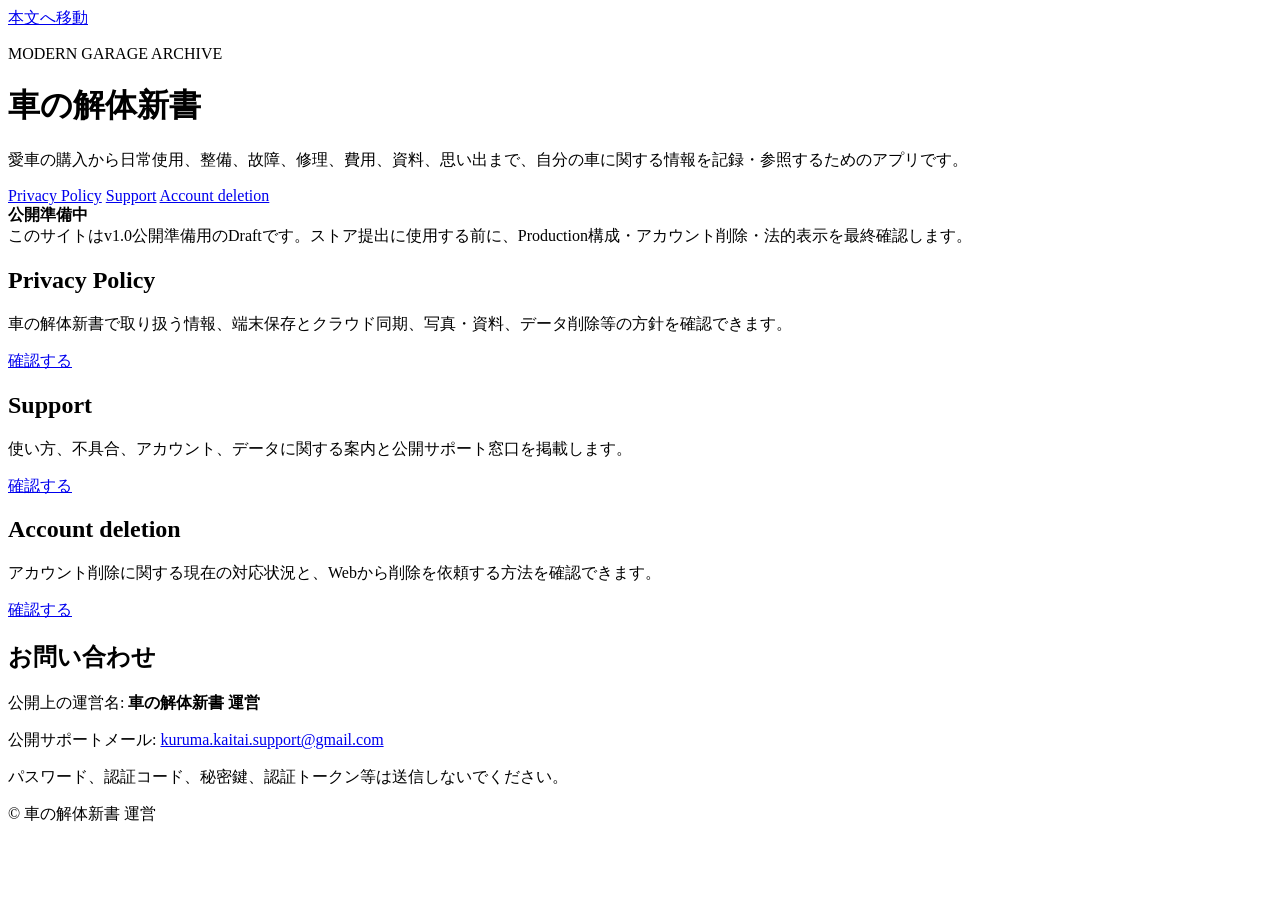
==== index.html @ 7f14f268 "Add index.html" ====
<!doctype html>
<html lang="ja">
<head>
  <meta charset="utf-8">
  <meta name="viewport" content="width=device-width, initial-scale=1">
  <meta name="robots" content="noindex, nofollow">
  <meta name="description" content="車の解体新書の公開情報ページ。Privacy Policy、Support、アカウント削除案内を掲載します。">
  <title>車の解体新書｜公開情報</title>
  <link rel="stylesheet" href="./assets/styles.css">
</head>
<body>
  <a class="skip" href="#main">本文へ移動</a>

  <header class="site-header">
    <p class="eyebrow">MODERN GARAGE ARCHIVE</p>
    <h1 class="brand">車の解体新書</h1>
    <p class="lead">愛車の購入から日常使用、整備、故障、修理、費用、資料、思い出まで、自分の車に関する情報を記録・参照するためのアプリです。</p>
    <nav class="nav" aria-label="公開情報">
      <a href="./privacy/">Privacy Policy</a>
      <a href="./support/">Support</a>
      <a href="./account-deletion/">Account deletion</a>
    </nav>
  </header>

  <main id="main">
    <div class="notice">
      <strong>公開準備中</strong><br>
      このサイトはv1.0公開準備用のDraftです。ストア提出に使用する前に、Production構成・アカウント削除・法的表示を最終確認します。
    </div>

    <div class="card-grid">
      <article class="card">
        <h2>Privacy Policy</h2>
        <p>車の解体新書で取り扱う情報、端末保存とクラウド同期、写真・資料、データ削除等の方針を確認できます。</p>
        <p><a class="button-link" href="./privacy/">確認する</a></p>
      </article>

      <article class="card">
        <h2>Support</h2>
        <p>使い方、不具合、アカウント、データに関する案内と公開サポート窓口を掲載します。</p>
        <p><a class="button-link" href="./support/">確認する</a></p>
      </article>

      <article class="card">
        <h2>Account deletion</h2>
        <p>アカウント削除に関する現在の対応状況と、Webから削除を依頼する方法を確認できます。</p>
        <p><a class="button-link" href="./account-deletion/">確認する</a></p>
      </article>
    </div>

    <section class="section">
      <h2>お問い合わせ</h2>
      <p>公開上の運営名: <strong>車の解体新書 運営</strong></p>
      <p>公開サポートメール: <a class="contact" href="mailto:kuruma.kaitai.support@gmail.com">kuruma.kaitai.support@gmail.com</a></p>
      <p class="muted">パスワード、認証コード、秘密鍵、認証トークン等は送信しないでください。</p>
    </section>
  </main>

  <footer class="site-footer">
    <p>© 車の解体新書 運営</p>
  </footer>
</body>
</html>
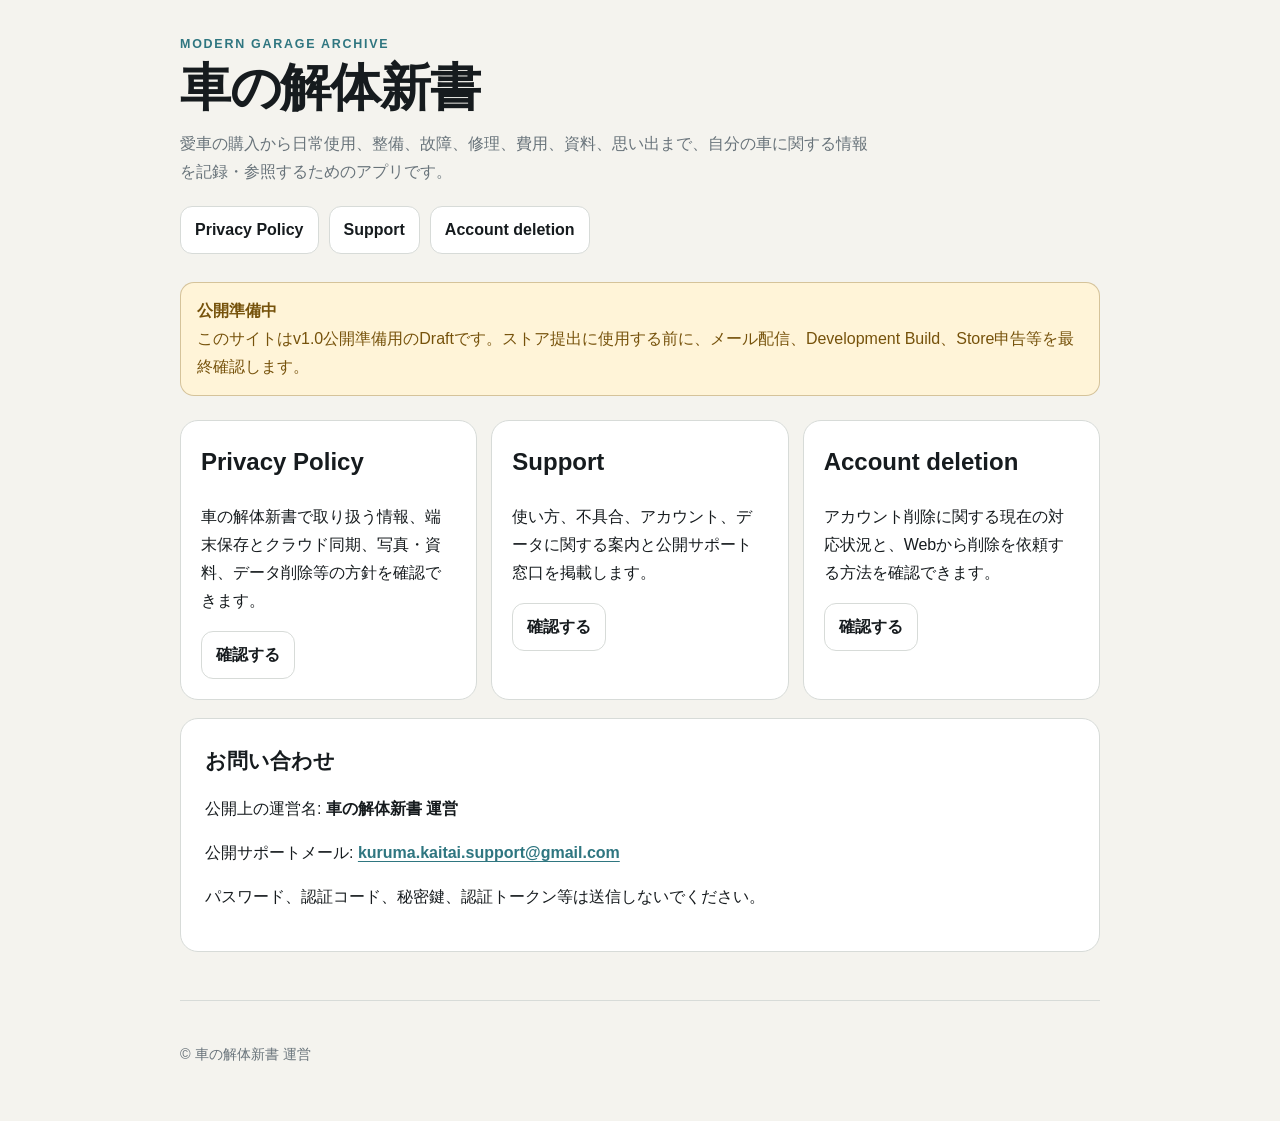
==== commit a1f02f65: "docs: refresh public site draft notice" ====
--- a/index.html
+++ b/index.html
@@ -25,7 +25,7 @@
   <main id="main">
     <div class="notice">
       <strong>公開準備中</strong><br>
-      このサイトはv1.0公開準備用のDraftです。ストア提出に使用する前に、Production構成・アカウント削除・法的表示を最終確認します。
+      このサイトはv1.0公開準備用のDraftです。ストア提出に使用する前に、メール配信、Development Build、Store申告等を最終確認します。
     </div>
 
     <div class="card-grid">
--- a/assets/styles.css
+++ b/assets/styles.css
@@ -0,0 +1,215 @@
+:root {
+  color-scheme: light dark;
+  --canvas: #f4f3ee;
+  --surface: #ffffff;
+  --surface-subtle: #eceeeb;
+  --text: #161b1e;
+  --muted: #68737a;
+  --accent: #2f7680;
+  --accent-soft: #dcecef;
+  --border: #d7dbd8;
+  --warning-bg: #fff4d8;
+  --warning-text: #76520b;
+  --max: 920px;
+}
+
+@media (prefers-color-scheme: dark) {
+  :root {
+    --canvas: #111516;
+    --surface: #1b2022;
+    --surface-subtle: #293033;
+    --text: #f4f4f1;
+    --muted: #9aa4a9;
+    --accent: #79bcc5;
+    --accent-soft: #173b40;
+    --border: #374044;
+    --warning-bg: #352c17;
+    --warning-text: #efd790;
+  }
+}
+
+* { box-sizing: border-box; }
+
+html { scroll-behavior: smooth; }
+
+body {
+  margin: 0;
+  background: var(--canvas);
+  color: var(--text);
+  font-family: -apple-system, BlinkMacSystemFont, "Hiragino Sans", "Yu Gothic", "Noto Sans JP", sans-serif;
+  line-height: 1.75;
+}
+
+a { color: var(--accent); text-underline-offset: 3px; }
+
+a:hover { text-decoration-thickness: 2px; }
+
+.site-header,
+main,
+.site-footer {
+  width: min(calc(100% - 32px), var(--max));
+  margin-inline: auto;
+}
+
+.site-header {
+  padding: 34px 0 20px;
+}
+
+.eyebrow {
+  margin: 0 0 4px;
+  color: var(--accent);
+  font-size: 0.78rem;
+  font-weight: 800;
+  letter-spacing: 0.14em;
+}
+
+.brand {
+  margin: 0;
+  font-size: clamp(1.9rem, 6vw, 3.2rem);
+  line-height: 1.1;
+  letter-spacing: -0.025em;
+}
+
+.lead {
+  color: var(--muted);
+  max-width: 700px;
+  margin: 14px 0 0;
+}
+
+.nav {
+  display: flex;
+  flex-wrap: wrap;
+  gap: 10px;
+  margin-top: 20px;
+}
+
+.nav a,
+.button-link {
+  display: inline-flex;
+  align-items: center;
+  min-height: 44px;
+  padding: 9px 14px;
+  border: 1px solid var(--border);
+  border-radius: 12px;
+  background: var(--surface);
+  color: var(--text);
+  font-weight: 700;
+  text-decoration: none;
+}
+
+.nav a:hover,
+.button-link:hover {
+  border-color: var(--accent);
+}
+
+main {
+  padding-bottom: 48px;
+}
+
+.notice {
+  margin: 8px 0 24px;
+  padding: 14px 16px;
+  border: 1px solid color-mix(in srgb, var(--warning-text) 30%, transparent);
+  border-radius: 14px;
+  background: var(--warning-bg);
+  color: var(--warning-text);
+}
+
+.card-grid {
+  display: grid;
+  grid-template-columns: repeat(auto-fit, minmax(230px, 1fr));
+  gap: 14px;
+}
+
+.card {
+  padding: 20px;
+  border: 1px solid var(--border);
+  border-radius: 18px;
+  background: var(--surface);
+}
+
+.card h2,
+.card h3 {
+  margin-top: 0;
+}
+
+.card p:last-child,
+.card ul:last-child {
+  margin-bottom: 0;
+}
+
+.section {
+  margin-top: 18px;
+  padding: 24px;
+  border: 1px solid var(--border);
+  border-radius: 18px;
+  background: var(--surface);
+}
+
+.section h2 {
+  margin: 0 0 12px;
+  font-size: 1.3rem;
+}
+
+.section h3 {
+  margin-top: 22px;
+  margin-bottom: 8px;
+  font-size: 1.03rem;
+}
+
+.section p,
+.section li {
+  color: var(--text);
+}
+
+.meta,
+.muted {
+  color: var(--muted);
+}
+
+code {
+  overflow-wrap: anywhere;
+}
+
+.site-footer {
+  padding: 26px 0 40px;
+  border-top: 1px solid var(--border);
+  color: var(--muted);
+  font-size: 0.9rem;
+}
+
+.contact {
+  font-weight: 750;
+}
+
+.skip {
+  position: absolute;
+  left: -9999px;
+}
+
+.skip:focus {
+  left: 12px;
+  top: 12px;
+  z-index: 10;
+  padding: 8px 12px;
+  background: var(--surface);
+  color: var(--text);
+  border: 1px solid var(--border);
+  border-radius: 8px;
+}
+
+@media (max-width: 560px) {
+  .site-header,
+  main,
+  .site-footer {
+    width: min(calc(100% - 22px), var(--max));
+  }
+
+  .site-header {
+    padding-top: 24px;
+  }
+
+  .section {
+    padding: 18px;
+  }
+}
